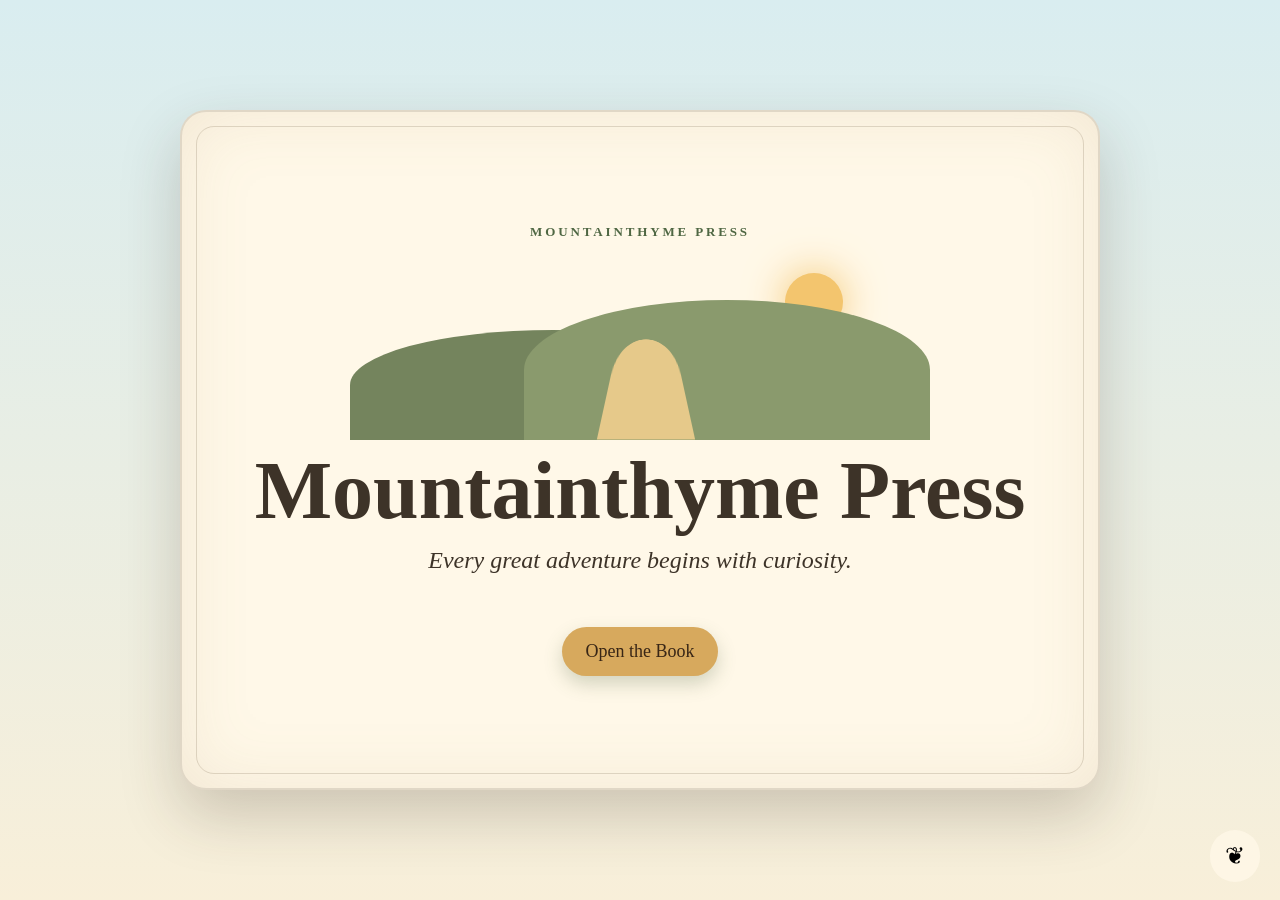
==== index.html @ 70ce6802 "Add files via upload" ====
<!DOCTYPE html>
<html lang="en">
<head>
  <meta charset="UTF-8" />
  <meta name="viewport" content="width=device-width, initial-scale=1.0" />
  <title>Mountainthyme Press</title>
  <link rel="stylesheet" href="style.css" />
</head>
<body>
  <div class="sky"></div>
  <main class="storybook" aria-live="polite">
    <section class="page cover active" data-page="0">
      <div class="badge">Mountainthyme Press</div>
      <div class="illustration hills" aria-hidden="true">
        <span class="sun"></span><span class="hill h1"></span><span class="hill h2"></span><span class="path"></span>
      </div>
      <h1>Mountainthyme Press</h1>
      <p class="tagline">Every great adventure begins with curiosity.</p>
      <button class="turn next">Open the Book</button>
    </section>

    <section class="page" data-page="1">
      <p class="page-number">Page One</p>
      <h2>Welcome, wanderer</h2>
      <p>Mountainthyme Press is a small independent children’s press inspired by wild places, kind hearts, and the little moments that make children stop, wonder, and ask, “What’s over there?”</p>
      <p>Our stories are made for curious children, tired grown-ups, and anyone who still believes adventure can begin in the grass outside the front door.</p>
      <button class="turn next">Turn the Page</button>
    </section>

    <section class="page" data-page="2">
      <p class="page-number">Page Two</p>
      <h2>The Founder</h2>
      <p>Mountainthyme Press began with a longing to slow down, be curious again, and create something that helps children feel the quiet magic of nature, friendship, kindness, and adventure.</p>
      <p>It is rooted in the belief that children need space to explore, imagine, lead, laugh, and discover the world with muddy shoes and open hearts.</p>
      <button class="turn next">Turn the Page</button>
    </section>

    <section class="page" data-page="3">
      <p class="page-number">Page Three</p>
      <h2>Meet Hamish</h2>
      <div class="image-placeholder">Hamish illustration goes here</div>
      <p>Hamish is small, brave, curious, and ready to find adventure in the places others forget to look.</p>
      <button class="turn next">Turn the Page</button>
    </section>

    <section class="page" data-page="4">
      <p class="page-number">Page Four</p>
      <h2>The Wild Haggis</h2>
      <div class="image-placeholder">Wild haggis illustration goes here</div>
      <p>Some say the wild haggis is shy. Some say it is cheeky. Some say it only appears to those who know how to look properly.</p>
      <p>We say… keep your eyes open.</p>
      <button class="turn next">Turn the Page</button>
    </section>

    <section class="page" data-page="5">
      <p class="page-number">Final Page</p>
      <h2>Join the Adventure</h2>
      <p><strong>Hamish and the Wild Haggis</strong> is coming soon.</p>
      <p>For now, follow along as Mountainthyme Press grows from a tiny spark into a whole storybook world.</p>
      <a class="email" href="mailto:hello@mountainthymepress.com">hello@mountainthymepress.com</a>
      <button class="turn restart">Back to the Cover</button>
    </section>
  </main>

  <button class="secret-haggis" aria-label="A tiny hidden haggis">❦</button>
  <script src="script.js"></script>
</body>
</html>
---- style.css ----
:root{
  --paper:#fff8e8; --ink:#3d3328; --thyme:#74845d; --moss:#4f6743; --heather:#9b7a93; --gold:#d7a95d; --shadow:rgba(62,45,31,.22);
}
*{box-sizing:border-box}
body{margin:0;min-height:100vh;font-family: Georgia, 'Times New Roman', serif;color:var(--ink);background:linear-gradient(#d9edf0,#f8efd9);display:flex;align-items:center;justify-content:center;padding:22px;overflow:hidden}
.sky:before,.sky:after{content:'🍃';position:fixed;top:8%;left:-10%;font-size:28px;opacity:.45;animation:drift 18s linear infinite}.sky:after{content:'🦋';top:70%;animation-duration:24s;animation-delay:4s}
@keyframes drift{to{transform:translateX(120vw) rotate(360deg)}}
.storybook{width:min(920px,100%);height:min(680px,88vh);position:relative;perspective:1600px}.page{position:absolute;inset:0;padding:44px 48px;background:var(--paper);border:2px solid rgba(87,68,45,.18);border-radius:26px;box-shadow:0 25px 60px var(--shadow), inset 0 0 70px rgba(157,123,80,.13);display:none;flex-direction:column;justify-content:center;transform-origin:left center}.page:before{content:'';position:absolute;inset:14px;border:1px solid rgba(117,102,74,.22);border-radius:18px;pointer-events:none}.page.active{display:flex;animation:pageIn .62s ease both}.page.leaving{display:flex;animation:pageOut .62s ease both}@keyframes pageIn{from{opacity:.2;transform:rotateY(-18deg) translateX(-12px)}to{opacity:1;transform:rotateY(0)}}@keyframes pageOut{to{opacity:0;transform:rotateY(-70deg)}}
h1{font-size:clamp(42px,8vw,82px);line-height:.95;margin:12px 0;text-align:center}h2{font-size:clamp(34px,6vw,58px);margin:0 0 18px}p{font-size:clamp(18px,2.4vw,24px);line-height:1.55;max-width:760px}.tagline{text-align:center;margin:0 auto 30px;font-style:italic}.badge{text-align:center;text-transform:uppercase;letter-spacing:.22em;font-size:13px;color:var(--moss);font-weight:bold}.page-number{font-size:16px;text-transform:uppercase;letter-spacing:.18em;color:var(--heather);margin:0 0 12px}.turn,.email{align-self:flex-start;margin-top:18px;border:0;background:var(--moss);color:white;padding:14px 24px;border-radius:999px;font-size:18px;font-family:inherit;box-shadow:0 8px 18px rgba(79,103,67,.25);cursor:pointer;text-decoration:none}.cover .turn{align-self:center;background:var(--gold);color:#382616}.turn:hover,.email:hover{transform:translateY(-1px)}
.illustration{height:190px;position:relative;margin:10px auto 0;width:min(580px,90%)}.sun{position:absolute;right:15%;top:12%;width:58px;height:58px;background:#f3c56e;border-radius:50%;box-shadow:0 0 40px #f3c56e}.hill{position:absolute;bottom:0;width:70%;height:110px;background:var(--thyme);border-radius:50% 50% 0 0}.h1{left:0}.h2{right:0;background:#8a9a6d;height:140px}.path{position:absolute;left:45%;bottom:0;width:70px;height:130px;background:#e6c98a;border-radius:50% 50% 0 0;transform:perspective(160px) rotateX(45deg)}.image-placeholder{border:2px dashed rgba(79,103,67,.35);border-radius:20px;background:rgba(116,132,93,.09);padding:36px;text-align:center;font-style:italic;font-size:20px;margin:8px 0 12px}.secret-haggis{position:fixed;right:20px;bottom:18px;border:0;background:rgba(255,248,232,.8);border-radius:999px;padding:12px 15px;font-size:24px;cursor:pointer}.secret-haggis.revealed:after{content:' tiny haggis spotted!';font-size:14px;color:var(--ink)}
@media(max-width:650px){body{padding:12px}.storybook{height:88vh}.page{padding:34px 26px}p{font-size:18px}.illustration{height:135px}.h1{height:80px}.h2{height:100px}}
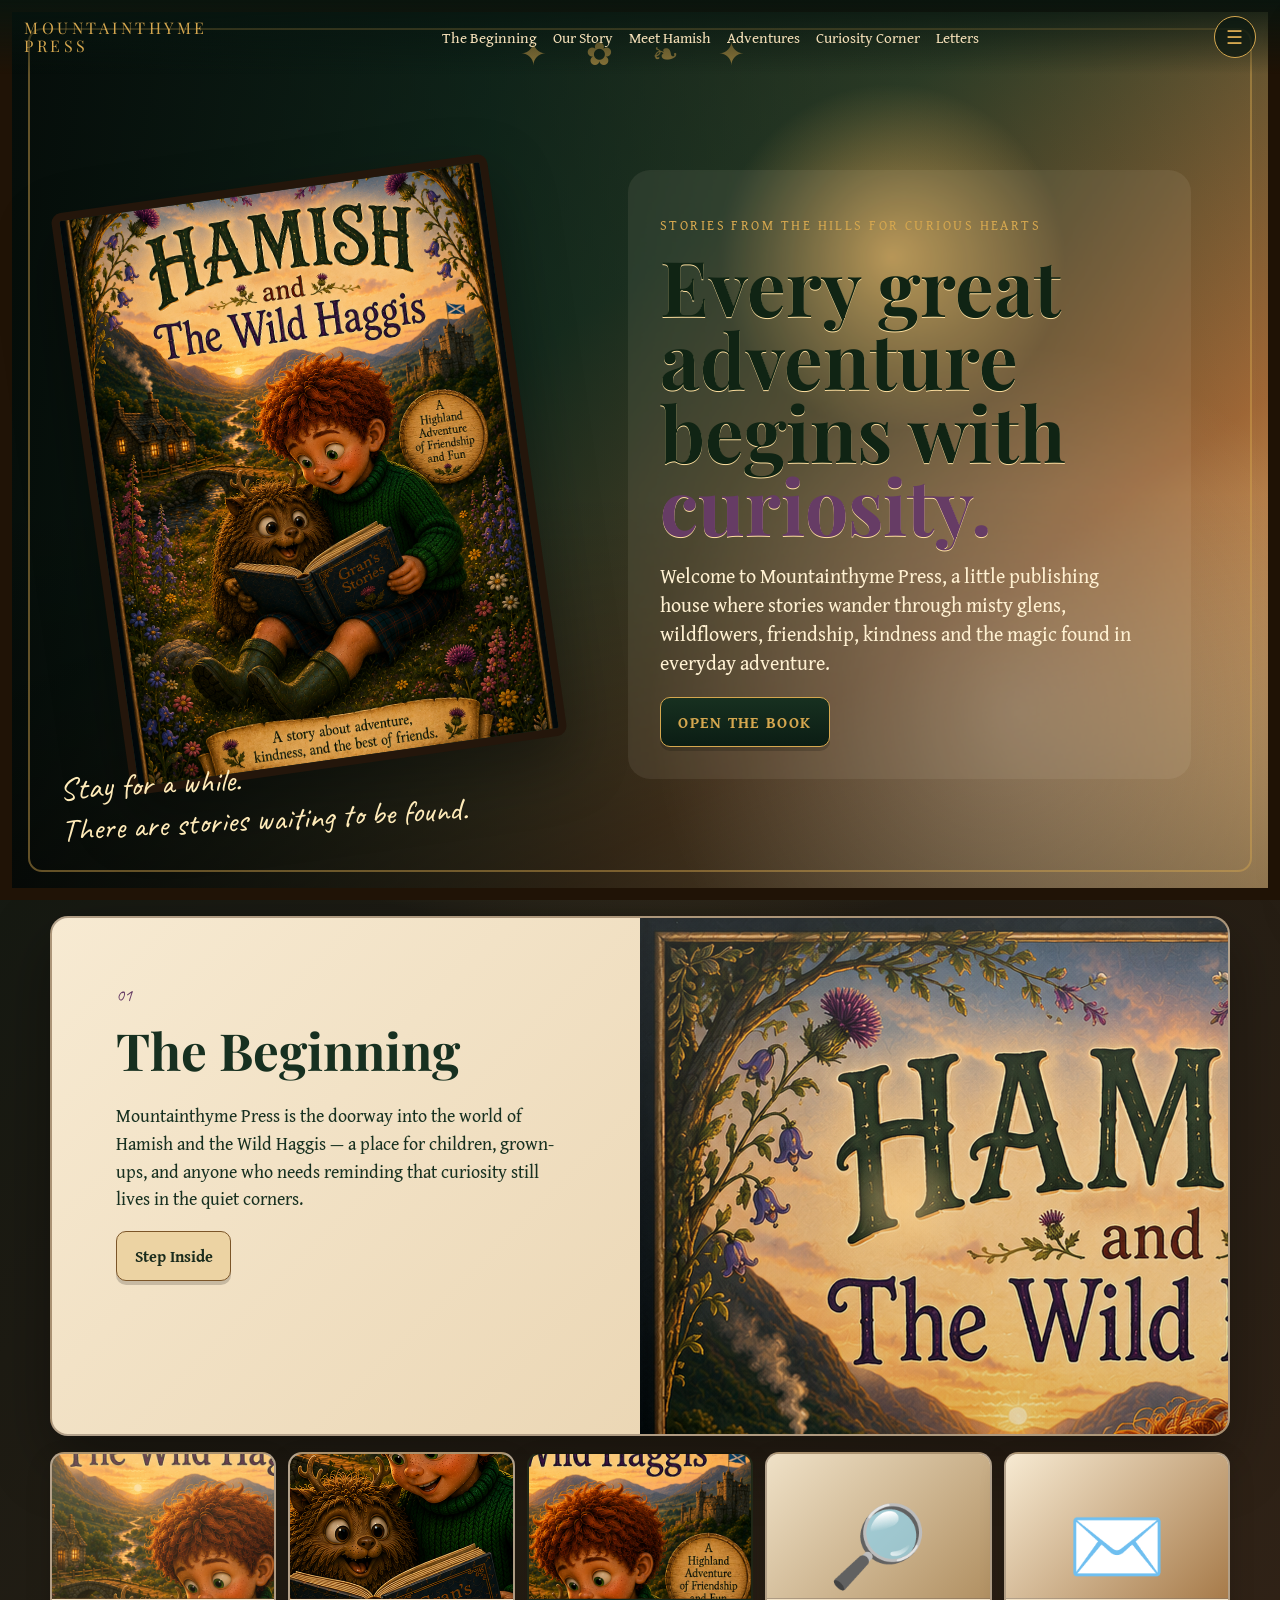
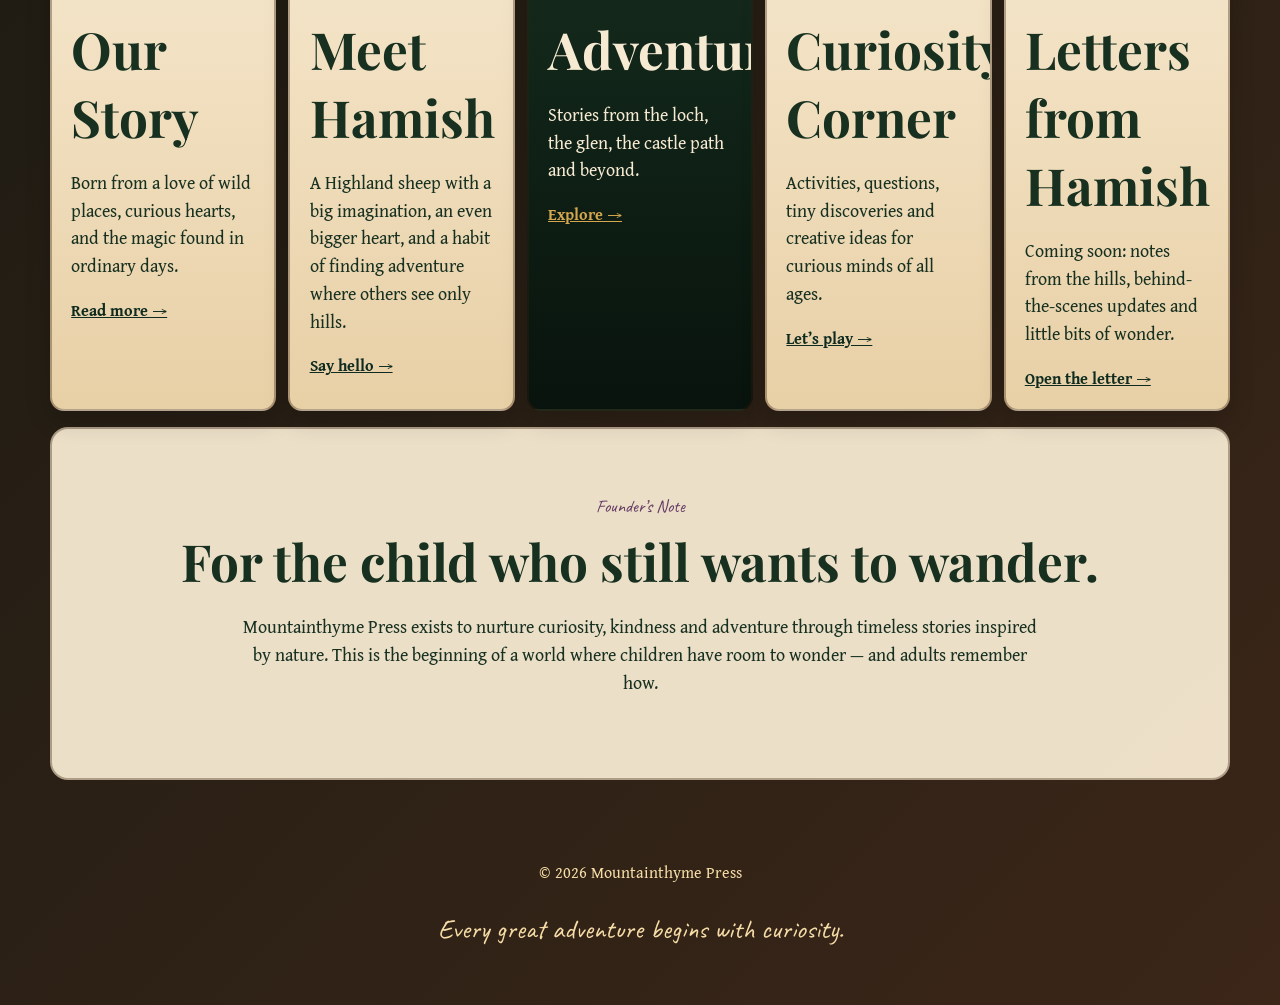
==== commit 9dbf9ae8: "Add files via upload" ====
--- a/index.html
+++ b/index.html
@@ -1,68 +1,119 @@
-<!DOCTYPE html>
+<!doctype html>
 <html lang="en">
 <head>
-  <meta charset="UTF-8" />
-  <meta name="viewport" content="width=device-width, initial-scale=1.0" />
+  <meta charset="utf-8" />
+  <meta name="viewport" content="width=device-width, initial-scale=1" />
   <title>Mountainthyme Press</title>
+  <meta name="description" content="Mountainthyme Press — stories from the hills for curious hearts." />
+  <link rel="preconnect" href="https://fonts.googleapis.com">
+  <link rel="preconnect" href="https://fonts.gstatic.com" crossorigin>
+  <link href="https://fonts.googleapis.com/css2?family=Caveat:wght@500;700&family=Gentium+Book+Plus:ital,wght@0,400;0,700;1,400&family=Playfair+Display:wght@600;700&display=swap" rel="stylesheet">
   <link rel="stylesheet" href="style.css" />
 </head>
 <body>
-  <div class="sky"></div>
-  <main class="storybook" aria-live="polite">
-    <section class="page cover active" data-page="0">
-      <div class="badge">Mountainthyme Press</div>
-      <div class="illustration hills" aria-hidden="true">
-        <span class="sun"></span><span class="hill h1"></span><span class="hill h2"></span><span class="path"></span>
+  <a class="skip-link" href="#beginning">Skip to content</a>
+
+  <header class="topbar" aria-label="Site header">
+    <a class="brand" href="#home" aria-label="Mountainthyme Press home">
+      <span>Mountainthyme</span><span>Press</span>
+    </a>
+    <nav class="desktop-nav" aria-label="Main navigation">
+      <a href="#beginning">The Beginning</a>
+      <a href="#story">Our Story</a>
+      <a href="#hamish">Meet Hamish</a>
+      <a href="#adventures">Adventures</a>
+      <a href="#curiosity">Curiosity Corner</a>
+      <a href="#letters">Letters</a>
+    </nav>
+    <button class="menu-button" aria-expanded="false" aria-controls="menuPanel">☰</button>
+  </header>
+
+  <aside id="menuPanel" class="menu-panel" aria-label="Chapter menu">
+    <button class="close-menu" aria-label="Close menu">×</button>
+    <h2>Chapters</h2>
+    <a href="#beginning"><span>🏡</span><strong>The Beginning</strong><small>Welcome to our world</small></a>
+    <a href="#story"><span>🌿</span><strong>Our Story</strong><small>How it all began</small></a>
+    <a href="#hamish"><span>🐑</span><strong>Meet Hamish</strong><small>A very curious sheep</small></a>
+    <a href="#adventures"><span>⛰️</span><strong>Adventures</strong><small>Stories from the hills</small></a>
+    <a href="#curiosity"><span>🔎</span><strong>Curiosity Corner</strong><small>Activities & little wonders</small></a>
+    <a href="#letters"><span>✉️</span><strong>Letters from Hamish</strong><small>News, notes & stories</small></a>
+  </aside>
+
+  <main id="home">
+    <section class="hero" aria-labelledby="hero-title">
+      <div class="hero-art" aria-hidden="true">
+        <div class="book-cover">
+          <img src="assets/hamish-cover.png" alt="" />
+        </div>
       </div>
-      <h1>Mountainthyme Press</h1>
-      <p class="tagline">Every great adventure begins with curiosity.</p>
-      <button class="turn next">Open the Book</button>
+      <div class="hero-copy">
+        <p class="kicker">Stories from the hills for curious hearts</p>
+        <h1 id="hero-title">Every great adventure begins with <span>curiosity.</span></h1>
+        <p class="intro">Welcome to Mountainthyme Press, a little publishing house where stories wander through misty glens, wildflowers, friendship, kindness and the magic found in everyday adventure.</p>
+        <a class="button primary" href="#beginning">Open the Book</a>
+      </div>
+      <div class="floating-note">Stay for a while.<br>There are stories waiting to be found.</div>
     </section>
 
-    <section class="page" data-page="1">
-      <p class="page-number">Page One</p>
-      <h2>Welcome, wanderer</h2>
-      <p>Mountainthyme Press is a small independent children’s press inspired by wild places, kind hearts, and the little moments that make children stop, wonder, and ask, “What’s over there?”</p>
-      <p>Our stories are made for curious children, tired grown-ups, and anyone who still believes adventure can begin in the grass outside the front door.</p>
-      <button class="turn next">Turn the Page</button>
+    <section id="beginning" class="chapter chapter-wide">
+      <div class="chapter-text">
+        <p class="chapter-number">01</p>
+        <h2>The Beginning</h2>
+        <p>Mountainthyme Press is the doorway into the world of Hamish and the Wild Haggis — a place for children, grown-ups, and anyone who needs reminding that curiosity still lives in the quiet corners.</p>
+        <a class="button" href="#story">Step Inside</a>
+      </div>
+      <div class="illustration-card cottage"></div>
     </section>
 
-    <section class="page" data-page="2">
-      <p class="page-number">Page Two</p>
-      <h2>The Founder</h2>
-      <p>Mountainthyme Press began with a longing to slow down, be curious again, and create something that helps children feel the quiet magic of nature, friendship, kindness, and adventure.</p>
-      <p>It is rooted in the belief that children need space to explore, imagine, lead, laugh, and discover the world with muddy shoes and open hearts.</p>
-      <button class="turn next">Turn the Page</button>
+    <section class="card-grid" aria-label="Website chapters">
+      <article id="story" class="story-card">
+        <div class="mini-illustration hills"></div>
+        <h2>Our Story</h2>
+        <p>Born from a love of wild places, curious hearts, and the magic found in ordinary days.</p>
+        <a href="#hamish">Read more →</a>
+      </article>
+
+      <article id="hamish" class="story-card feature">
+        <div class="mini-illustration sheep"></div>
+        <h2>Meet Hamish</h2>
+        <p>A Highland sheep with a big imagination, an even bigger heart, and a habit of finding adventure where others see only hills.</p>
+        <a href="#adventures">Say hello →</a>
+      </article>
+
+      <article id="adventures" class="story-card dark-card">
+        <div class="mini-illustration castle"></div>
+        <h2>Adventures</h2>
+        <p>Stories from the loch, the glen, the castle path and beyond.</p>
+        <a href="#curiosity">Explore →</a>
+      </article>
+
+      <article id="curiosity" class="story-card">
+        <div class="mini-illustration magnify"></div>
+        <h2>Curiosity Corner</h2>
+        <p>Activities, questions, tiny discoveries and creative ideas for curious minds of all ages.</p>
+        <a href="#letters">Let’s play →</a>
+      </article>
+
+      <article id="letters" class="story-card letter-card">
+        <div class="mini-illustration envelope"></div>
+        <h2>Letters from Hamish</h2>
+        <p>Coming soon: notes from the hills, behind-the-scenes updates and little bits of wonder.</p>
+        <a href="mailto:hello@mountainthymepress.com">Open the letter →</a>
+      </article>
     </section>
 
-    <section class="page" data-page="3">
-      <p class="page-number">Page Three</p>
-      <h2>Meet Hamish</h2>
-      <div class="image-placeholder">Hamish illustration goes here</div>
-      <p>Hamish is small, brave, curious, and ready to find adventure in the places others forget to look.</p>
-      <button class="turn next">Turn the Page</button>
-    </section>
-
-    <section class="page" data-page="4">
-      <p class="page-number">Page Four</p>
-      <h2>The Wild Haggis</h2>
-      <div class="image-placeholder">Wild haggis illustration goes here</div>
-      <p>Some say the wild haggis is shy. Some say it is cheeky. Some say it only appears to those who know how to look properly.</p>
-      <p>We say… keep your eyes open.</p>
-      <button class="turn next">Turn the Page</button>
-    </section>
-
-    <section class="page" data-page="5">
-      <p class="page-number">Final Page</p>
-      <h2>Join the Adventure</h2>
-      <p><strong>Hamish and the Wild Haggis</strong> is coming soon.</p>
-      <p>For now, follow along as Mountainthyme Press grows from a tiny spark into a whole storybook world.</p>
-      <a class="email" href="mailto:hello@mountainthymepress.com">hello@mountainthymepress.com</a>
-      <button class="turn restart">Back to the Cover</button>
+    <section class="founder-note" aria-labelledby="founder-title">
+      <p class="chapter-number">Founder’s Note</p>
+      <h2 id="founder-title">For the child who still wants to wander.</h2>
+      <p>Mountainthyme Press exists to nurture curiosity, kindness and adventure through timeless stories inspired by nature. This is the beginning of a world where children have room to wonder — and adults remember how.</p>
     </section>
   </main>
 
-  <button class="secret-haggis" aria-label="A tiny hidden haggis">❦</button>
+  <footer>
+    <p>© <span id="year"></span> Mountainthyme Press</p>
+    <p class="footer-line">Every great adventure begins with curiosity.</p>
+  </footer>
+
   <script src="script.js"></script>
 </body>
 </html>
--- a/style.css
+++ b/style.css
@@ -1,11 +1,15 @@
 :root{
-  --paper:#fff8e8; --ink:#3d3328; --thyme:#74845d; --moss:#4f6743; --heather:#9b7a93; --gold:#d7a95d; --shadow:rgba(62,45,31,.22);
+  --ink:#173020;
+  --gold:#d5a74f;
+  --deep:#07150f;
+  --pine:#0f2b1f;
+  --heather:#663c65;
+  --parchment:#efe1c7;
+  --paper:#f7ead2;
+  --stone:#746a55;
+  --loch:#23394a;
+  --moss:#6f7847;
+  --shadow:0 24px 60px rgba(0,0,0,.35);
+  --border:rgba(55,31,13,.35);
 }
-*{box-sizing:border-box}
-body{margin:0;min-height:100vh;font-family: Georgia, 'Times New Roman', serif;color:var(--ink);background:linear-gradient(#d9edf0,#f8efd9);display:flex;align-items:center;justify-content:center;padding:22px;overflow:hidden}
-.sky:before,.sky:after{content:'🍃';position:fixed;top:8%;left:-10%;font-size:28px;opacity:.45;animation:drift 18s linear infinite}.sky:after{content:'🦋';top:70%;animation-duration:24s;animation-delay:4s}
-@keyframes drift{to{transform:translateX(120vw) rotate(360deg)}}
-.storybook{width:min(920px,100%);height:min(680px,88vh);position:relative;perspective:1600px}.page{position:absolute;inset:0;padding:44px 48px;background:var(--paper);border:2px solid rgba(87,68,45,.18);border-radius:26px;box-shadow:0 25px 60px var(--shadow), inset 0 0 70px rgba(157,123,80,.13);display:none;flex-direction:column;justify-content:center;transform-origin:left center}.page:before{content:'';position:absolute;inset:14px;border:1px solid rgba(117,102,74,.22);border-radius:18px;pointer-events:none}.page.active{display:flex;animation:pageIn .62s ease both}.page.leaving{display:flex;animation:pageOut .62s ease both}@keyframes pageIn{from{opacity:.2;transform:rotateY(-18deg) translateX(-12px)}to{opacity:1;transform:rotateY(0)}}@keyframes pageOut{to{opacity:0;transform:rotateY(-70deg)}}
-h1{font-size:clamp(42px,8vw,82px);line-height:.95;margin:12px 0;text-align:center}h2{font-size:clamp(34px,6vw,58px);margin:0 0 18px}p{font-size:clamp(18px,2.4vw,24px);line-height:1.55;max-width:760px}.tagline{text-align:center;margin:0 auto 30px;font-style:italic}.badge{text-align:center;text-transform:uppercase;letter-spacing:.22em;font-size:13px;color:var(--moss);font-weight:bold}.page-number{font-size:16px;text-transform:uppercase;letter-spacing:.18em;color:var(--heather);margin:0 0 12px}.turn,.email{align-self:flex-start;margin-top:18px;border:0;background:var(--moss);color:white;padding:14px 24px;border-radius:999px;font-size:18px;font-family:inherit;box-shadow:0 8px 18px rgba(79,103,67,.25);cursor:pointer;text-decoration:none}.cover .turn{align-self:center;background:var(--gold);color:#382616}.turn:hover,.email:hover{transform:translateY(-1px)}
-.illustration{height:190px;position:relative;margin:10px auto 0;width:min(580px,90%)}.sun{position:absolute;right:15%;top:12%;width:58px;height:58px;background:#f3c56e;border-radius:50%;box-shadow:0 0 40px #f3c56e}.hill{position:absolute;bottom:0;width:70%;height:110px;background:var(--thyme);border-radius:50% 50% 0 0}.h1{left:0}.h2{right:0;background:#8a9a6d;height:140px}.path{position:absolute;left:45%;bottom:0;width:70px;height:130px;background:#e6c98a;border-radius:50% 50% 0 0;transform:perspective(160px) rotateX(45deg)}.image-placeholder{border:2px dashed rgba(79,103,67,.35);border-radius:20px;background:rgba(116,132,93,.09);padding:36px;text-align:center;font-style:italic;font-size:20px;margin:8px 0 12px}.secret-haggis{position:fixed;right:20px;bottom:18px;border:0;background:rgba(255,248,232,.8);border-radius:999px;padding:12px 15px;font-size:24px;cursor:pointer}.secret-haggis.revealed:after{content:' tiny haggis spotted!';font-size:14px;color:var(--ink)}
-@media(max-width:650px){body{padding:12px}.storybook{height:88vh}.page{padding:34px 26px}p{font-size:18px}.illustration{height:135px}.h1{height:80px}.h2{height:100px}}
+*{box-sizing:border-box}html{scroll-behavior:smooth}body{margin:0;color:var(--ink);font-family:'Gentium Book Plus', Georgia, serif;background:radial-gradient(circle at 50% 0%, #ffcf7c 0 8%, transparent 35%),linear-gradient(135deg,#07150f,#1d1b13 35%,#3b2618 100%);min-height:100vh}.skip-link{position:absolute;left:-999px;top:1rem;background:white;padding:.7rem;z-index:99}.skip-link:focus{left:1rem}.topbar{position:fixed;top:0;left:0;right:0;z-index:20;display:flex;align-items:center;justify-content:space-between;padding:1rem 1.5rem;background:linear-gradient(to bottom,rgba(7,21,15,.88),rgba(7,21,15,.45),transparent);color:var(--gold)}.brand{font-family:'Playfair Display',serif;text-transform:uppercase;letter-spacing:.22em;color:var(--gold);text-decoration:none;line-height:1.1}.brand span{display:block}.desktop-nav{display:flex;gap:1rem;flex-wrap:wrap}.desktop-nav a{color:#f4dfb8;text-decoration:none;font-size:.95rem}.desktop-nav a:hover{color:var(--gold)}.menu-button,.close-menu{border:1px solid var(--gold);background:rgba(7,21,15,.7);color:var(--gold);border-radius:999px;width:42px;height:42px;font-size:1.2rem;cursor:pointer}.menu-panel{position:fixed;right:1rem;top:1rem;bottom:1rem;width:min(390px,calc(100vw - 2rem));z-index:50;background:linear-gradient(#f8edd6,#e6d3ae);border:3px solid #5d3b1c;border-radius:16px;box-shadow:var(--shadow);padding:1.5rem;transform:translateX(115%);transition:.35s ease}.menu-panel.open{transform:translateX(0)}.menu-panel h2{text-align:center;text-transform:uppercase;letter-spacing:.12em}.menu-panel a{display:grid;grid-template-columns:42px 1fr 20px;gap:.6rem;color:var(--ink);text-decoration:none;border-top:1px solid var(--border);padding:1rem 0}.menu-panel a::after{content:'›';font-size:1.7rem}.menu-panel span{font-size:1.45rem}.menu-panel small,.menu-panel strong{display:block}.close-menu{float:right;color:var(--ink);background:transparent;border-color:var(--border)}main{overflow:hidden}.hero{min-height:100vh;display:grid;grid-template-columns:minmax(280px,46%) 1fr;align-items:center;gap:2rem;padding:7rem 6vw 4rem;position:relative;border:12px solid #201306;background:linear-gradient(90deg,rgba(5,12,9,.9),rgba(13,33,24,.55) 38%,rgba(255,190,104,.18)),radial-gradient(circle at 70% 28%,rgba(255,196,102,.9),transparent 16%),linear-gradient(145deg,#0a1711 0%,#173020 40%,#8c552c 72%,#ffd18c 100%)}.hero:before{content:'';position:absolute;inset:0;background:radial-gradient(circle at 80% 80%,rgba(255,255,255,.2),transparent 30%),linear-gradient(to top,rgba(0,0,0,.45),transparent 45%);pointer-events:none}.hero:after{content:'✦  ✿  ❧  ✦';position:absolute;inset:1rem;border:2px solid rgba(213,167,79,.45);border-radius:14px;color:rgba(213,167,79,.65);font-size:2rem;letter-spacing:1rem;text-align:center;pointer-events:none}.hero-art,.hero-copy,.floating-note{position:relative;z-index:2}.book-cover{width:min(440px,90vw);aspect-ratio:3/4;border-radius:10px;box-shadow:var(--shadow);transform:rotate(-8deg);overflow:hidden;border:8px solid #24160b;background:#12251b}.book-cover img{width:100%;height:100%;object-fit:cover}.hero-copy{max-width:620px;background:rgba(247,234,210,.08);backdrop-filter:blur(1px);padding:2rem;border-radius:22px}.kicker{text-transform:uppercase;letter-spacing:.18em;color:var(--gold);font-size:.85rem}.hero h1{font-family:'Playfair Display',serif;font-size:clamp(2.8rem,6vw,6rem);line-height:.95;margin:.4rem 0 1rem;color:#102414;text-shadow:0 1px 0 #ffe0a0}.hero h1 span{color:var(--heather)}.intro{font-size:1.25rem;color:#fff1d2;max-width:48ch}.button{display:inline-block;text-decoration:none;border:1px solid #7b5528;background:#ecd3a3;color:#1a2b1c;padding:.75rem 1.1rem;border-radius:10px;box-shadow:0 4px 0 rgba(0,0,0,.18);font-weight:700}.button.primary{background:linear-gradient(#173020,#0b1d14);color:var(--gold);border-color:var(--gold);text-transform:uppercase;letter-spacing:.08em}.floating-note{position:absolute;left:3rem;bottom:3rem;color:#ffebb9;font-family:'Caveat',cursive;font-size:2rem;transform:rotate(-3deg)}.chapter,.card-grid,.founder-note{width:min(1180px,calc(100% - 2rem));margin:1rem auto}.chapter-wide{display:grid;grid-template-columns:1fr 1fr;gap:0;min-height:520px;background:linear-gradient(135deg,var(--paper),#e5cda6);border:2px solid var(--border);border-radius:18px;overflow:hidden;box-shadow:var(--shadow)}.chapter-text{padding:4rem}.chapter-number{font-family:'Caveat',cursive;font-size:1.7rem;color:var(--heather);margin:0}.chapter h2,.story-card h2,.founder-note h2{font-family:'Playfair Display',serif;font-size:clamp(2rem,4vw,3.6rem);margin:.4rem 0}.chapter p,.story-card p,.founder-note p{font-size:1.12rem;line-height:1.55}.illustration-card,.mini-illustration{background-size:cover;background-position:center}.cottage{background:radial-gradient(circle at 45% 55%,rgba(255,207,124,.6),transparent 14%),linear-gradient(to bottom,rgba(255,255,255,.15),rgba(0,0,0,.1)),url('assets/hamish-cover.png');filter:saturate(.9);}.card-grid{display:grid;grid-template-columns:repeat(5,1fr);gap:.75rem}.story-card{min-height:360px;background:linear-gradient(#f7ead2,#e8d0a6);border:2px solid var(--border);border-radius:14px;overflow:hidden;padding:1.2rem;box-shadow:0 10px 24px rgba(0,0,0,.18);position:relative}.story-card a{color:var(--pine);font-weight:700}.mini-illustration{height:145px;margin:-1.2rem -1.2rem 1rem;border-bottom:1px solid var(--border)}.hills{background:linear-gradient(160deg,rgba(255,216,148,.35),transparent),url('assets/hamish-cover.png');background-position:35% 35%;background-size:190%}.sheep{background:url('assets/hamish-cover.png');background-position:51% 58%;background-size:240%}.castle{background:url('assets/hamish-cover.png');background-position:85% 35%;background-size:185%}.magnify{background:linear-gradient(135deg,#efe1c7,#b19062)}.magnify:after{content:'🔎';font-size:5rem;display:block;text-align:center;padding-top:2rem}.envelope{background:linear-gradient(135deg,#f7ead2,#a77b4a)}.envelope:after{content:'✉️';font-size:5rem;display:block;text-align:center;padding-top:2rem}.dark-card{background:linear-gradient(#173020,#08130d);color:#f7ead2}.dark-card a{color:var(--gold)}.founder-note{background:rgba(247,234,210,.95);border:2px solid var(--border);border-radius:18px;padding:4rem;text-align:center;margin-bottom:2rem}.founder-note p{max-width:800px;margin-inline:auto}footer{text-align:center;color:#f6dda7;padding:2rem}.footer-line{font-family:'Caveat',cursive;font-size:1.7rem}@media (max-width:900px){.desktop-nav{display:none}.hero{grid-template-columns:1fr;text-align:center;padding-top:6rem}.book-cover{margin:auto;width:min(300px,78vw)}.floating-note{position:relative;left:auto;bottom:auto;margin-top:1rem}.chapter-wide{grid-template-columns:1fr}.illustration-card{min-height:320px}.card-grid{grid-template-columns:1fr}.story-card{min-height:unset}.topbar{padding:.8rem}.brand{font-size:.75rem}.hero h1{font-size:3rem}.chapter-text,.founder-note{padding:2rem}}
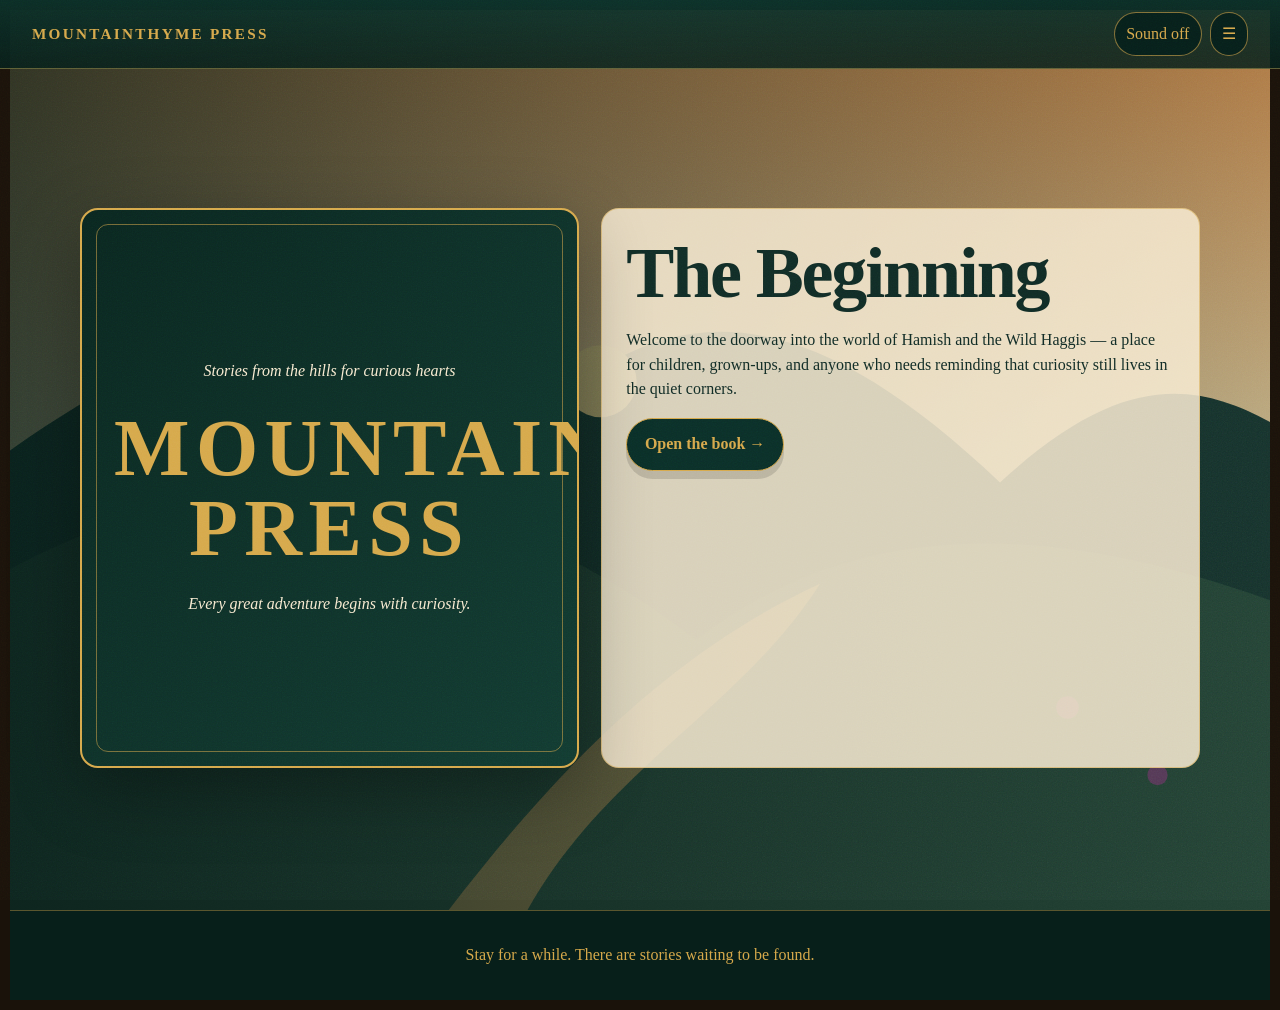
==== commit 37de0ad4: "Add files via upload" ====
--- a/index.html
+++ b/index.html
@@ -1,119 +1 @@
-<!doctype html>
-<html lang="en">
-<head>
-  <meta charset="utf-8" />
-  <meta name="viewport" content="width=device-width, initial-scale=1" />
-  <title>Mountainthyme Press</title>
-  <meta name="description" content="Mountainthyme Press — stories from the hills for curious hearts." />
-  <link rel="preconnect" href="https://fonts.googleapis.com">
-  <link rel="preconnect" href="https://fonts.gstatic.com" crossorigin>
-  <link href="https://fonts.googleapis.com/css2?family=Caveat:wght@500;700&family=Gentium+Book+Plus:ital,wght@0,400;0,700;1,400&family=Playfair+Display:wght@600;700&display=swap" rel="stylesheet">
-  <link rel="stylesheet" href="style.css" />
-</head>
-<body>
-  <a class="skip-link" href="#beginning">Skip to content</a>
-
-  <header class="topbar" aria-label="Site header">
-    <a class="brand" href="#home" aria-label="Mountainthyme Press home">
-      <span>Mountainthyme</span><span>Press</span>
-    </a>
-    <nav class="desktop-nav" aria-label="Main navigation">
-      <a href="#beginning">The Beginning</a>
-      <a href="#story">Our Story</a>
-      <a href="#hamish">Meet Hamish</a>
-      <a href="#adventures">Adventures</a>
-      <a href="#curiosity">Curiosity Corner</a>
-      <a href="#letters">Letters</a>
-    </nav>
-    <button class="menu-button" aria-expanded="false" aria-controls="menuPanel">☰</button>
-  </header>
-
-  <aside id="menuPanel" class="menu-panel" aria-label="Chapter menu">
-    <button class="close-menu" aria-label="Close menu">×</button>
-    <h2>Chapters</h2>
-    <a href="#beginning"><span>🏡</span><strong>The Beginning</strong><small>Welcome to our world</small></a>
-    <a href="#story"><span>🌿</span><strong>Our Story</strong><small>How it all began</small></a>
-    <a href="#hamish"><span>🐑</span><strong>Meet Hamish</strong><small>A very curious sheep</small></a>
-    <a href="#adventures"><span>⛰️</span><strong>Adventures</strong><small>Stories from the hills</small></a>
-    <a href="#curiosity"><span>🔎</span><strong>Curiosity Corner</strong><small>Activities & little wonders</small></a>
-    <a href="#letters"><span>✉️</span><strong>Letters from Hamish</strong><small>News, notes & stories</small></a>
-  </aside>
-
-  <main id="home">
-    <section class="hero" aria-labelledby="hero-title">
-      <div class="hero-art" aria-hidden="true">
-        <div class="book-cover">
-          <img src="assets/hamish-cover.png" alt="" />
-        </div>
-      </div>
-      <div class="hero-copy">
-        <p class="kicker">Stories from the hills for curious hearts</p>
-        <h1 id="hero-title">Every great adventure begins with <span>curiosity.</span></h1>
-        <p class="intro">Welcome to Mountainthyme Press, a little publishing house where stories wander through misty glens, wildflowers, friendship, kindness and the magic found in everyday adventure.</p>
-        <a class="button primary" href="#beginning">Open the Book</a>
-      </div>
-      <div class="floating-note">Stay for a while.<br>There are stories waiting to be found.</div>
-    </section>
-
-    <section id="beginning" class="chapter chapter-wide">
-      <div class="chapter-text">
-        <p class="chapter-number">01</p>
-        <h2>The Beginning</h2>
-        <p>Mountainthyme Press is the doorway into the world of Hamish and the Wild Haggis — a place for children, grown-ups, and anyone who needs reminding that curiosity still lives in the quiet corners.</p>
-        <a class="button" href="#story">Step Inside</a>
-      </div>
-      <div class="illustration-card cottage"></div>
-    </section>
-
-    <section class="card-grid" aria-label="Website chapters">
-      <article id="story" class="story-card">
-        <div class="mini-illustration hills"></div>
-        <h2>Our Story</h2>
-        <p>Born from a love of wild places, curious hearts, and the magic found in ordinary days.</p>
-        <a href="#hamish">Read more →</a>
-      </article>
-
-      <article id="hamish" class="story-card feature">
-        <div class="mini-illustration sheep"></div>
-        <h2>Meet Hamish</h2>
-        <p>A Highland sheep with a big imagination, an even bigger heart, and a habit of finding adventure where others see only hills.</p>
-        <a href="#adventures">Say hello →</a>
-      </article>
-
-      <article id="adventures" class="story-card dark-card">
-        <div class="mini-illustration castle"></div>
-        <h2>Adventures</h2>
-        <p>Stories from the loch, the glen, the castle path and beyond.</p>
-        <a href="#curiosity">Explore →</a>
-      </article>
-
-      <article id="curiosity" class="story-card">
-        <div class="mini-illustration magnify"></div>
-        <h2>Curiosity Corner</h2>
-        <p>Activities, questions, tiny discoveries and creative ideas for curious minds of all ages.</p>
-        <a href="#letters">Let’s play →</a>
-      </article>
-
-      <article id="letters" class="story-card letter-card">
-        <div class="mini-illustration envelope"></div>
-        <h2>Letters from Hamish</h2>
-        <p>Coming soon: notes from the hills, behind-the-scenes updates and little bits of wonder.</p>
-        <a href="mailto:hello@mountainthymepress.com">Open the letter →</a>
-      </article>
-    </section>
-
-    <section class="founder-note" aria-labelledby="founder-title">
-      <p class="chapter-number">Founder’s Note</p>
-      <h2 id="founder-title">For the child who still wants to wander.</h2>
-      <p>Mountainthyme Press exists to nurture curiosity, kindness and adventure through timeless stories inspired by nature. This is the beginning of a world where children have room to wonder — and adults remember how.</p>
-    </section>
-  </main>
-
-  <footer>
-    <p>© <span id="year"></span> Mountainthyme Press</p>
-    <p class="footer-line">Every great adventure begins with curiosity.</p>
-  </footer>
-
-  <script src="script.js"></script>
-</body>
-</html>
+<!doctype html><html lang="en"><head><meta charset="utf-8"><meta name="viewport" content="width=device-width, initial-scale=1"><title>Mountainthyme Press</title><link rel="stylesheet" href="css/styles.css"></head><body><a class="skip" href="#main">Skip to content</a><div class="site-frame"><header class="topbar"><a class="brand" href="index.html">Mountainthyme Press</a><div class="controls"><button class="sound-toggle" type="button">Sound off</button><button class="nav-toggle" type="button" aria-label="Open chapters">☰</button></div></header><nav class="chapter-drawer" aria-label="Chapters"><h2>Chapters</h2><a href="index.html"><span><strong>The Beginning</strong><small>Welcome to our world</small></span><span>›</span></a><a href="our-story.html"><span><strong>Our Story</strong><small>How it all began</small></span><span>›</span></a><a href="meet-hamish.html"><span><strong>Meet Hamish</strong><small>A very curious sheep</small></span><span>›</span></a><a href="adventures.html"><span><strong>Adventures</strong><small>Stories from the hills</small></span><span>›</span></a><a href="curiosity-corner.html"><span><strong>Curiosity Corner</strong><small>Activities & fun things</small></span><span>›</span></a><a href="letters.html"><span><strong>Letters from Hamish</strong><small>News, notes & stories</small></span><span>›</span></a><a href="founder.html"><span><strong>The Founder</strong><small>The heart behind the press</small></span><span>›</span></a></nav><audio id="ambience" src="assets/audio/highland-ambience.mp3" loop></audio><main id="main"><section class="hero"><div class="hero-inner"><div class="book-cover"><p>Stories from the hills for curious hearts</p><h1>Mountainthyme<br>Press</h1><p>Every great adventure begins with curiosity.</p></div><div class="hero-copy"><h2>The Beginning</h2><p>Welcome to the doorway into the world of Hamish and the Wild Haggis — a place for children, grown-ups, and anyone who needs reminding that curiosity still lives in the quiet corners.</p><p><a class="button" href="our-story.html">Open the book →</a></p></div></div></section></main><footer class="footer">Stay for a while. There are stories waiting to be found.</footer></div><script src="js/script.js"></script></body></html>
--- a/css/styles.css
+++ b/css/styles.css
@@ -0,0 +1,7 @@
+:root{
+  --pine:#0b2f28; --pine2:#071f1a; --gold:#d6a94b; --parchment:#f0d9ad; --paper:#f7ebd1; --ink:#102b25; --heather:#6e3f71; --moss:#718153; --loch:#263f52; --earth:#7a5736; --shadow:0 22px 70px rgba(0,0,0,.32);
+}
+*{box-sizing:border-box} html{scroll-behavior:smooth} body{margin:0;font-family:Georgia,'Times New Roman',serif;color:var(--ink);background:var(--pine2);line-height:1.55} body:before{content:"";position:fixed;inset:0;pointer-events:none;background:radial-gradient(circle at top,#ffffff10,transparent 40%),url('data:image/svg+xml;utf8,<svg xmlns="http://www.w3.org/2000/svg" width="160" height="160"><filter id="n"><feTurbulence type="fractalNoise" baseFrequency=".8" numOctaves="4"/></filter><rect width="160" height="160" filter="url(%23n)" opacity=".22"/></svg>');mix-blend-mode:soft-light;z-index:99}.site-frame{min-height:100vh;border:10px solid #1a120a;box-shadow:inset 0 0 0 2px var(--gold)}
+a{color:inherit}.skip{position:absolute;left:-999px}.skip:focus{left:1rem;top:1rem;background:var(--paper);padding:.5rem;z-index:999}.topbar{position:fixed;z-index:50;top:0;left:0;right:0;display:flex;align-items:center;justify-content:space-between;padding:.75rem 1rem;background:linear-gradient(#0b2f28ee,#071f1add);color:var(--paper);border-bottom:1px solid #d6a94b66}.brand{font-weight:bold;letter-spacing:.15em;text-transform:uppercase;font-size:.95rem;text-decoration:none;color:var(--gold)}.nav-toggle,.sound-toggle{border:1px solid #d6a94b99;background:#071f1a;color:var(--gold);border-radius:999px;padding:.55rem .7rem;font:inherit}.controls{display:flex;gap:.5rem}.chapter-drawer{position:fixed;z-index:49;top:3.6rem;right:1rem;width:min(90vw,340px);background:var(--paper);border:2px solid #8b6b38;border-radius:18px;padding:1rem;box-shadow:var(--shadow);transform:translateY(-1rem);opacity:0;pointer-events:none;transition:.25s}.chapter-drawer.open{transform:translateY(0);opacity:1;pointer-events:auto}.chapter-drawer h2{text-align:center;margin:.25rem 0 1rem;letter-spacing:.12em}.chapter-drawer a{display:flex;justify-content:space-between;gap:1rem;text-decoration:none;padding:.8rem .6rem;border-bottom:1px solid #8b6b3844}.chapter-drawer small{display:block;color:#63492d}.hero{min-height:100svh;padding:5.5rem 1rem 2rem;display:grid;align-items:center;background-image:linear-gradient(90deg,#061b17cc,#061b1733),url('../assets/illustrations/highland-valley.svg');background-size:cover;background-position:center}.hero-inner{max-width:1120px;margin:auto;display:grid;gap:1.4rem}.book-cover{background:linear-gradient(135deg,#0a261f,#123b31);color:var(--gold);border:2px solid #d6a94b;border-radius:18px;box-shadow:var(--shadow);padding:2rem;min-height:370px;display:flex;flex-direction:column;justify-content:center;text-align:center;position:relative;overflow:hidden}.book-cover:before{content:"";position:absolute;inset:14px;border:1px solid #d6a94b88;border-radius:12px}.book-cover h1{font-size:clamp(2.2rem,10vw,5rem);line-height:1;margin:.5rem 0;letter-spacing:.08em;text-transform:uppercase}.book-cover p{font-style:italic;color:var(--paper)}.hero-copy{background:#f7ebd1dd;padding:1.5rem;border-radius:18px;border:1px solid #d6a94b88}.hero-copy h2{font-size:clamp(2rem,8vw,4.5rem);line-height:1.05;margin:.2rem 0 1rem}.button{display:inline-block;text-decoration:none;background:var(--pine);color:var(--gold);border:1px solid var(--gold);padding:.8rem 1.1rem;border-radius:999px;font-weight:bold;box-shadow:0 8px 0 #00000022}.spread{min-height:100svh;padding:5.5rem 1rem 2rem;display:grid;align-items:center;background:linear-gradient(90deg,var(--paper),#ead2a0)}.spread.alt{background:linear-gradient(90deg,#0b2f28,#123b31);color:var(--paper)}.spread-inner{width:min(1120px,100%);margin:auto;background:var(--paper);color:var(--ink);border:2px solid #8b6b38;border-radius:22px;box-shadow:var(--shadow);overflow:hidden;display:grid}.alt .spread-inner{background:#102b25;color:var(--paper)}.chapter-text{padding:clamp(1.4rem,5vw,4rem)}.eyebrow{color:var(--heather);font-style:italic;letter-spacing:.18em}.alt .eyebrow{color:var(--gold)}h1,h2{font-weight:700;letter-spacing:-.03em} .chapter-text h1,.chapter-text h2{font-size:clamp(2.3rem,10vw,5.4rem);line-height:.95;margin:.3rem 0 1.2rem;color:var(--pine)}.alt .chapter-text h1,.alt .chapter-text h2{color:var(--gold)}.chapter-text p{font-size:clamp(1.05rem,2.8vw,1.35rem);max-width:34rem}.illustration{min-height:360px;background-size:cover;background-position:center;border-top:2px solid #8b6b38}.hamish{background-image:url('../assets/illustrations/hamish-placeholder.svg')}.valley{background-image:url('../assets/illustrations/highland-valley.svg')}.desk{background-image:url('../assets/illustrations/curiosity-desk.svg')}.footer{background:#071f1a;color:var(--gold);text-align:center;padding:2rem 1rem;border-top:1px solid #d6a94b66}.page-list{display:grid;gap:1rem}.letter-box input,.letter-box textarea{width:100%;padding:.85rem;border-radius:10px;border:1px solid #8b6b38;background:#fff8e8;font:inherit;margin:.35rem 0}.note{font-size:.9rem;opacity:.8}.founder-quote{font-size:1.4rem!important;font-style:italic;border-left:4px solid var(--gold);padding-left:1rem}
+@media(min-width:760px){.hero-inner{grid-template-columns:1fr 1.2fr}.spread-inner{grid-template-columns:1fr 1fr}.illustration{min-height:620px;border-top:0;border-left:2px solid #8b6b38}.chapter-drawer{right:1.5rem}.hero{padding-inline:2rem}.spread{padding-inline:2rem}.book-cover{min-height:560px}.topbar{padding-inline:2rem}}
+@media(prefers-reduced-motion:no-preference){.book-cover,.spread-inner{animation:rise .7s ease both}@keyframes rise{from{opacity:0;transform:translateY(18px)}to{opacity:1;transform:none}}.leaf{position:fixed;z-index:2;top:-40px;color:#d6a94b88;animation:fall 16s linear infinite;pointer-events:none}@keyframes fall{to{transform:translateY(110vh) rotate(360deg)}}}
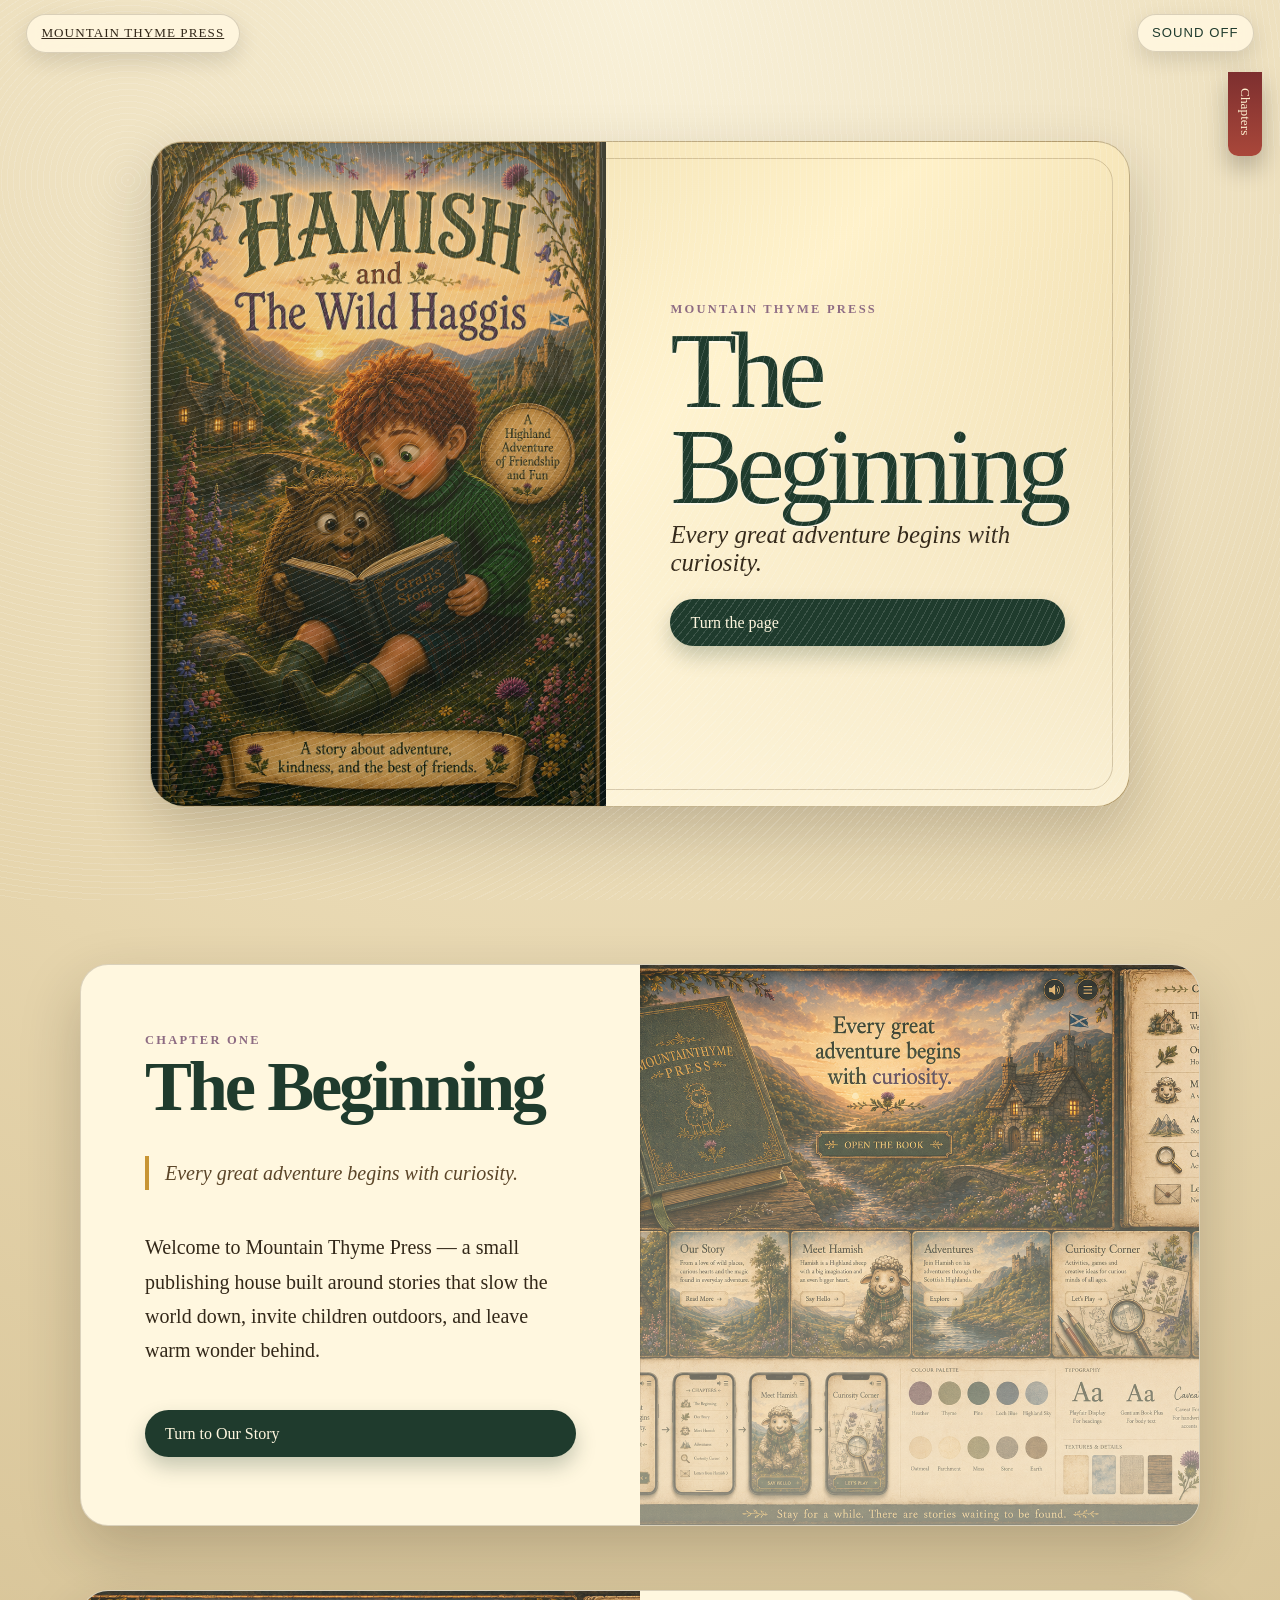
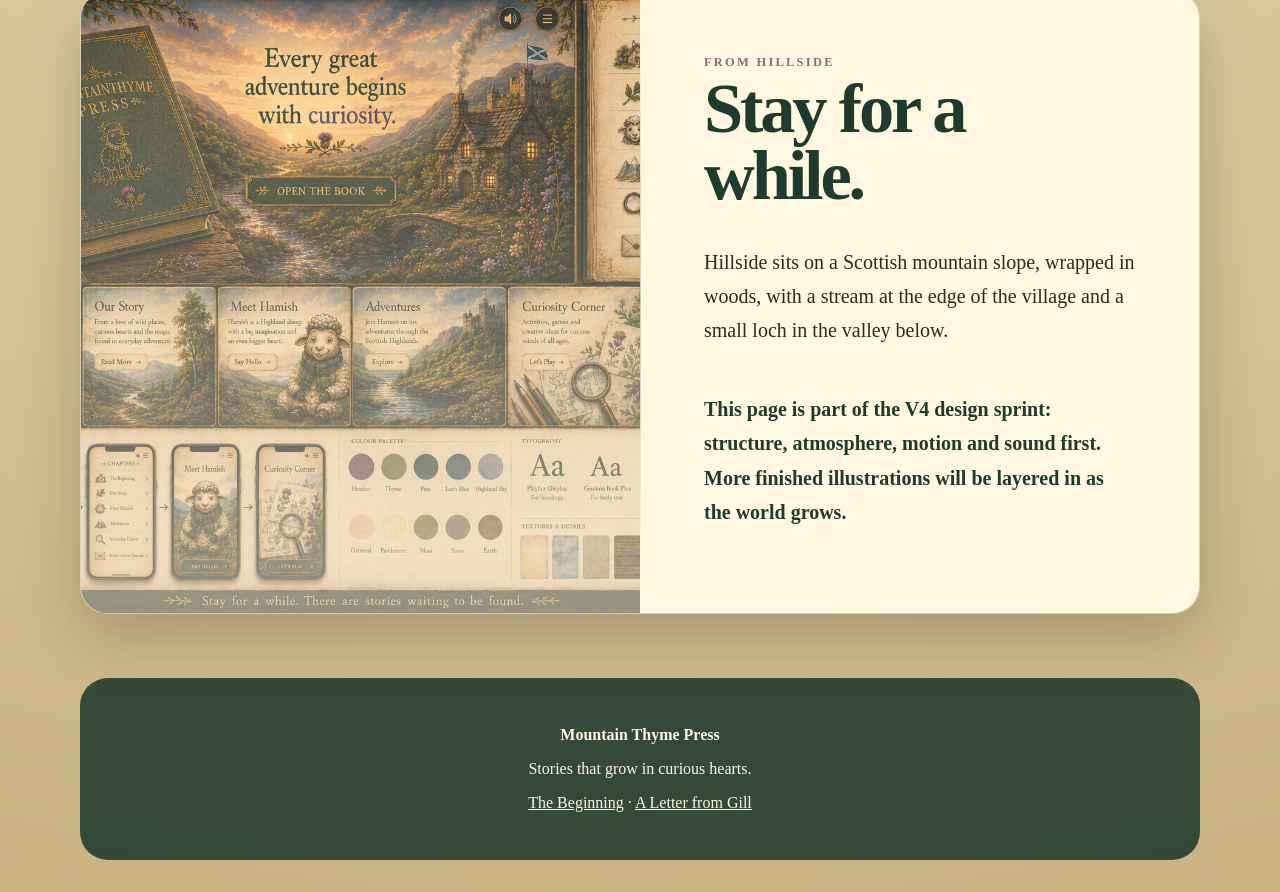
==== commit c4fc1bbe: "Add files via upload" ====
--- a/index.html
+++ b/index.html
@@ -1 +1,18 @@
-<!doctype html><html lang="en"><head><meta charset="utf-8"><meta name="viewport" content="width=device-width, initial-scale=1"><title>Mountainthyme Press</title><link rel="stylesheet" href="css/styles.css"></head><body><a class="skip" href="#main">Skip to content</a><div class="site-frame"><header class="topbar"><a class="brand" href="index.html">Mountainthyme Press</a><div class="controls"><button class="sound-toggle" type="button">Sound off</button><button class="nav-toggle" type="button" aria-label="Open chapters">☰</button></div></header><nav class="chapter-drawer" aria-label="Chapters"><h2>Chapters</h2><a href="index.html"><span><strong>The Beginning</strong><small>Welcome to our world</small></span><span>›</span></a><a href="our-story.html"><span><strong>Our Story</strong><small>How it all began</small></span><span>›</span></a><a href="meet-hamish.html"><span><strong>Meet Hamish</strong><small>A very curious sheep</small></span><span>›</span></a><a href="adventures.html"><span><strong>Adventures</strong><small>Stories from the hills</small></span><span>›</span></a><a href="curiosity-corner.html"><span><strong>Curiosity Corner</strong><small>Activities & fun things</small></span><span>›</span></a><a href="letters.html"><span><strong>Letters from Hamish</strong><small>News, notes & stories</small></span><span>›</span></a><a href="founder.html"><span><strong>The Founder</strong><small>The heart behind the press</small></span><span>›</span></a></nav><audio id="ambience" src="assets/audio/highland-ambience.mp3" loop></audio><main id="main"><section class="hero"><div class="hero-inner"><div class="book-cover"><p>Stories from the hills for curious hearts</p><h1>Mountainthyme<br>Press</h1><p>Every great adventure begins with curiosity.</p></div><div class="hero-copy"><h2>The Beginning</h2><p>Welcome to the doorway into the world of Hamish and the Wild Haggis — a place for children, grown-ups, and anyone who needs reminding that curiosity still lives in the quiet corners.</p><p><a class="button" href="our-story.html">Open the book →</a></p></div></div></section></main><footer class="footer">Stay for a while. There are stories waiting to be found.</footer></div><script src="js/script.js"></script></body></html>+<!doctype html><html lang="en"><head><meta charset="utf-8"><meta name="viewport" content="width=device-width,initial-scale=1"><title>The Beginning | Mountain Thyme Press</title><meta name="description" content="Mountain Thyme Press — stories that grow in curious hearts."><link rel="stylesheet" href="css/styles.css"></head><body>
+<div class="grain"></div><div class="motion-cloud"></div><div class="leaf" style="left:8%"></div><div class="leaf"></div><div class="leaf"></div><div class="leaf"></div>
+<header class="topbar"><a class="brand-pill" href="index.html">Mountain Thyme Press</a><button class="sound" data-sound>Sound off</button></header>
+<nav class="bookmark" aria-label="Chapters"><button data-menu>Chapters</button><div class="chapter-menu" data-chapter-menu><a href="index.html"><small>Chapter</small><br>The Beginning</a><a href="our-story.html"><small>Chapter</small><br>Our Story</a><a href="meet-hamish.html"><small>Chapter</small><br>Meet Hamish</a><a href="adventures.html"><small>Chapter</small><br>Adventures</a><a href="curiosity-corner.html"><small>Chapter</small><br>Curiosity Corner</a><a href="letters.html"><small>Chapter</small><br>Letters from Hamish</a><a href="founder.html"><small>Chapter</small><br>A Letter from Gill</a></div></nav>
+<main class="cover" id="top">
+      <section class="book" aria-label="Mountain Thyme Press opening book">
+        <div class="cover-art"></div>
+        <div class="cover-copy">
+          <div class="eyebrow">Mountain Thyme Press</div>
+          <div class="title">The Beginning</div>
+          <p class="subtitle">Every great adventure begins with curiosity.</p>
+          <a class="button" href="#chapter">Turn the page</a>
+        </div>
+      </section>
+    </main>
+<section class="spread" id="chapter"><div class="page"><div class="eyebrow">Chapter One</div><h1>The Beginning</h1><p class="quote">Every great adventure begins with curiosity.</p><p>Welcome to Mountain Thyme Press — a small publishing house built around stories that slow the world down, invite children outdoors, and leave warm wonder behind.</p><a class="button" href="our-story.html">Turn to Our Story</a></div><div class="page illustration" role="img" aria-label="Storybook illustration in the Mountain Thyme Press style"></div></section>
+<section class="spread"><div class="page illustration" role="img" aria-label="Hillside illustration"></div><div class="page"><div class="eyebrow">From Hillside</div><h2>Stay for a while.</h2><p>Hillside sits on a Scottish mountain slope, wrapped in woods, with a stream at the edge of the village and a small loch in the valley below.</p><p class="next">This page is part of the V4 design sprint: structure, atmosphere, motion and sound first. More finished illustrations will be layered in as the world grows.</p></div></section>
+<footer class="footer"><p><strong>Mountain Thyme Press</strong></p><p>Stories that grow in curious hearts.</p><p><a href="index.html">The Beginning</a> · <a href="founder.html">A Letter from Gill</a></p></footer><script src="js/script.js"></script></body></html>
--- a/css/styles.css
+++ b/css/styles.css
@@ -1,7 +1,13 @@
 :root{
-  --pine:#0b2f28; --pine2:#071f1a; --gold:#d6a94b; --parchment:#f0d9ad; --paper:#f7ebd1; --ink:#102b25; --heather:#6e3f71; --moss:#718153; --loch:#263f52; --earth:#7a5736; --shadow:0 22px 70px rgba(0,0,0,.32);
+  --pine:#1f3b2d;--moss:#6f8a54;--thyme:#a8b56f;--heather:#8d6b82;--parchment:#f4ead1;--paper:#fff7df;--ink:#332819;--gold:#c89534;--sky:#d8e6df;--stone:#8b8170;
+  --shadow:0 24px 60px rgba(35,26,13,.22);--radius:28px;
 }
-*{box-sizing:border-box} html{scroll-behavior:smooth} body{margin:0;font-family:Georgia,'Times New Roman',serif;color:var(--ink);background:var(--pine2);line-height:1.55} body:before{content:"";position:fixed;inset:0;pointer-events:none;background:radial-gradient(circle at top,#ffffff10,transparent 40%),url('data:image/svg+xml;utf8,<svg xmlns="http://www.w3.org/2000/svg" width="160" height="160"><filter id="n"><feTurbulence type="fractalNoise" baseFrequency=".8" numOctaves="4"/></filter><rect width="160" height="160" filter="url(%23n)" opacity=".22"/></svg>');mix-blend-mode:soft-light;z-index:99}.site-frame{min-height:100vh;border:10px solid #1a120a;box-shadow:inset 0 0 0 2px var(--gold)}
-a{color:inherit}.skip{position:absolute;left:-999px}.skip:focus{left:1rem;top:1rem;background:var(--paper);padding:.5rem;z-index:999}.topbar{position:fixed;z-index:50;top:0;left:0;right:0;display:flex;align-items:center;justify-content:space-between;padding:.75rem 1rem;background:linear-gradient(#0b2f28ee,#071f1add);color:var(--paper);border-bottom:1px solid #d6a94b66}.brand{font-weight:bold;letter-spacing:.15em;text-transform:uppercase;font-size:.95rem;text-decoration:none;color:var(--gold)}.nav-toggle,.sound-toggle{border:1px solid #d6a94b99;background:#071f1a;color:var(--gold);border-radius:999px;padding:.55rem .7rem;font:inherit}.controls{display:flex;gap:.5rem}.chapter-drawer{position:fixed;z-index:49;top:3.6rem;right:1rem;width:min(90vw,340px);background:var(--paper);border:2px solid #8b6b38;border-radius:18px;padding:1rem;box-shadow:var(--shadow);transform:translateY(-1rem);opacity:0;pointer-events:none;transition:.25s}.chapter-drawer.open{transform:translateY(0);opacity:1;pointer-events:auto}.chapter-drawer h2{text-align:center;margin:.25rem 0 1rem;letter-spacing:.12em}.chapter-drawer a{display:flex;justify-content:space-between;gap:1rem;text-decoration:none;padding:.8rem .6rem;border-bottom:1px solid #8b6b3844}.chapter-drawer small{display:block;color:#63492d}.hero{min-height:100svh;padding:5.5rem 1rem 2rem;display:grid;align-items:center;background-image:linear-gradient(90deg,#061b17cc,#061b1733),url('../assets/illustrations/highland-valley.svg');background-size:cover;background-position:center}.hero-inner{max-width:1120px;margin:auto;display:grid;gap:1.4rem}.book-cover{background:linear-gradient(135deg,#0a261f,#123b31);color:var(--gold);border:2px solid #d6a94b;border-radius:18px;box-shadow:var(--shadow);padding:2rem;min-height:370px;display:flex;flex-direction:column;justify-content:center;text-align:center;position:relative;overflow:hidden}.book-cover:before{content:"";position:absolute;inset:14px;border:1px solid #d6a94b88;border-radius:12px}.book-cover h1{font-size:clamp(2.2rem,10vw,5rem);line-height:1;margin:.5rem 0;letter-spacing:.08em;text-transform:uppercase}.book-cover p{font-style:italic;color:var(--paper)}.hero-copy{background:#f7ebd1dd;padding:1.5rem;border-radius:18px;border:1px solid #d6a94b88}.hero-copy h2{font-size:clamp(2rem,8vw,4.5rem);line-height:1.05;margin:.2rem 0 1rem}.button{display:inline-block;text-decoration:none;background:var(--pine);color:var(--gold);border:1px solid var(--gold);padding:.8rem 1.1rem;border-radius:999px;font-weight:bold;box-shadow:0 8px 0 #00000022}.spread{min-height:100svh;padding:5.5rem 1rem 2rem;display:grid;align-items:center;background:linear-gradient(90deg,var(--paper),#ead2a0)}.spread.alt{background:linear-gradient(90deg,#0b2f28,#123b31);color:var(--paper)}.spread-inner{width:min(1120px,100%);margin:auto;background:var(--paper);color:var(--ink);border:2px solid #8b6b38;border-radius:22px;box-shadow:var(--shadow);overflow:hidden;display:grid}.alt .spread-inner{background:#102b25;color:var(--paper)}.chapter-text{padding:clamp(1.4rem,5vw,4rem)}.eyebrow{color:var(--heather);font-style:italic;letter-spacing:.18em}.alt .eyebrow{color:var(--gold)}h1,h2{font-weight:700;letter-spacing:-.03em} .chapter-text h1,.chapter-text h2{font-size:clamp(2.3rem,10vw,5.4rem);line-height:.95;margin:.3rem 0 1.2rem;color:var(--pine)}.alt .chapter-text h1,.alt .chapter-text h2{color:var(--gold)}.chapter-text p{font-size:clamp(1.05rem,2.8vw,1.35rem);max-width:34rem}.illustration{min-height:360px;background-size:cover;background-position:center;border-top:2px solid #8b6b38}.hamish{background-image:url('../assets/illustrations/hamish-placeholder.svg')}.valley{background-image:url('../assets/illustrations/highland-valley.svg')}.desk{background-image:url('../assets/illustrations/curiosity-desk.svg')}.footer{background:#071f1a;color:var(--gold);text-align:center;padding:2rem 1rem;border-top:1px solid #d6a94b66}.page-list{display:grid;gap:1rem}.letter-box input,.letter-box textarea{width:100%;padding:.85rem;border-radius:10px;border:1px solid #8b6b38;background:#fff8e8;font:inherit;margin:.35rem 0}.note{font-size:.9rem;opacity:.8}.founder-quote{font-size:1.4rem!important;font-style:italic;border-left:4px solid var(--gold);padding-left:1rem}
-@media(min-width:760px){.hero-inner{grid-template-columns:1fr 1.2fr}.spread-inner{grid-template-columns:1fr 1fr}.illustration{min-height:620px;border-top:0;border-left:2px solid #8b6b38}.chapter-drawer{right:1.5rem}.hero{padding-inline:2rem}.spread{padding-inline:2rem}.book-cover{min-height:560px}.topbar{padding-inline:2rem}}
-@media(prefers-reduced-motion:no-preference){.book-cover,.spread-inner{animation:rise .7s ease both}@keyframes rise{from{opacity:0;transform:translateY(18px)}to{opacity:1;transform:none}}.leaf{position:fixed;z-index:2;top:-40px;color:#d6a94b88;animation:fall 16s linear infinite;pointer-events:none}@keyframes fall{to{transform:translateY(110vh) rotate(360deg)}}}
+*{box-sizing:border-box}html{scroll-behavior:smooth}body{margin:0;color:var(--ink);font-family:Georgia,'Times New Roman',serif;background:radial-gradient(circle at top,#f9f1d9 0,#e6d5ad 42%,#c9b383 100%);min-height:100vh;overflow-x:hidden}
+body:before{content:"";position:fixed;inset:0;pointer-events:none;opacity:.18;background-image:linear-gradient(90deg,rgba(255,255,255,.2) 1px,transparent 1px),linear-gradient(rgba(255,255,255,.15) 1px,transparent 1px);background-size:44px 44px;mix-blend-mode:multiply}.grain{position:fixed;inset:0;pointer-events:none;opacity:.14;background:repeating-radial-gradient(circle at 10% 20%,#fff 0 1px,transparent 1px 6px);z-index:20}.leaf{position:fixed;top:-40px;width:18px;height:10px;border-radius:100% 0;background:var(--moss);opacity:.45;animation:fall 14s linear infinite;z-index:4}.leaf:nth-child(2){left:15%;animation-delay:2s}.leaf:nth-child(3){left:45%;animation-delay:7s}.leaf:nth-child(4){left:78%;animation-delay:4s}@keyframes fall{to{transform:translate(90px,110vh) rotate(460deg)}}
+a{color:inherit}.topbar{position:fixed;top:14px;left:14px;right:14px;z-index:50;display:flex;justify-content:space-between;align-items:flex-start;pointer-events:none}.brand-pill,.sound{pointer-events:auto;background:rgba(255,247,223,.9);border:1px solid rgba(51,40,25,.18);box-shadow:0 8px 22px rgba(0,0,0,.12);backdrop-filter:blur(8px);border-radius:999px;padding:.65rem .9rem;font-size:.82rem;letter-spacing:.08em;text-transform:uppercase}.sound{cursor:pointer;color:var(--pine)}
+.bookmark{position:fixed;right:18px;top:72px;z-index:60}.bookmark button{writing-mode:vertical-rl;border:0;background:linear-gradient(#7d2f2f,#a9473a);color:#fff2d2;border-radius:0 0 10px 10px;padding:1rem .55rem 1.3rem;box-shadow:0 12px 24px rgba(0,0,0,.25);font-family:Georgia,serif;cursor:pointer}.chapter-menu{display:none;position:absolute;right:42px;top:0;width:min(78vw,310px);background:var(--paper);border:1px solid rgba(61,45,23,.2);box-shadow:var(--shadow);border-radius:18px;padding:1rem}.chapter-menu.open{display:block}.chapter-menu a{display:block;text-decoration:none;padding:.7rem;border-bottom:1px dashed rgba(51,40,25,.18)}.chapter-menu small{color:var(--heather);text-transform:uppercase;letter-spacing:.12em}
+.cover{min-height:100vh;display:grid;place-items:center;padding:5rem 1rem 2rem;position:relative}.book{width:min(980px,94vw);min-height:74vh;display:grid;grid-template-columns:1fr;overflow:hidden;border-radius:34px;background:linear-gradient(135deg,#ead8a8,#fff1c8 48%,#dec58d);box-shadow:var(--shadow);border:1px solid rgba(60,42,18,.28);position:relative}.book:before{content:"";position:absolute;inset:16px;border:1px solid rgba(92,68,30,.24);border-radius:24px;pointer-events:none}.cover-art{min-height:360px;background:linear-gradient(to bottom,rgba(255,230,160,.25),rgba(31,59,45,.2)),url('../assets/illustrations/hamish-style-reference.png') center/cover;filter:saturate(.92);position:relative}.cover-copy{padding:2rem;text-align:center;background:linear-gradient(transparent,rgba(255,247,223,.86))}.eyebrow{font-size:.78rem;text-transform:uppercase;letter-spacing:.18em;color:var(--heather);font-weight:bold}.title{font-size:clamp(2.5rem,9vw,6.8rem);line-height:.88;margin:.4rem 0;color:var(--pine);letter-spacing:-.06em;text-shadow:0 2px 0 rgba(255,255,255,.45)}.subtitle{font-size:clamp(1.05rem,3.4vw,1.55rem);font-style:italic;margin:0 auto;max-width:680px}.button{display:inline-block;margin-top:1.4rem;background:var(--pine);color:#fff7df;text-decoration:none;padding:.9rem 1.25rem;border-radius:999px;box-shadow:0 10px 20px rgba(31,59,45,.25)}
+.spread{width:min(1120px,94vw);margin:4rem auto;display:grid;grid-template-columns:1fr;gap:0;background:var(--paper);border-radius:var(--radius);box-shadow:var(--shadow);overflow:hidden;border:1px solid rgba(50,38,22,.18);position:relative}.spread:after{content:"";position:absolute;left:50%;top:5%;bottom:5%;width:1px;background:linear-gradient(transparent,rgba(51,40,25,.22),transparent);display:none}.page{padding:clamp(1.4rem,5vw,4rem);min-height:390px;display:flex;flex-direction:column;justify-content:center}.page.illustration{background:linear-gradient(rgba(255,247,223,.15),rgba(255,247,223,.55)),url('../assets/illustrations/site-mood-reference.png') center/cover}.page h1,.page h2{font-size:clamp(2.1rem,8vw,4.4rem);line-height:.95;color:var(--pine);margin:.3rem 0 1rem;letter-spacing:-.045em}.page p{font-size:clamp(1.03rem,2.6vw,1.25rem);line-height:1.72;max-width:56ch}.quote{border-left:4px solid var(--gold);padding-left:1rem;font-size:1.35rem;font-style:italic;color:#5b4528}.next{margin-top:1.5rem;color:var(--pine);font-weight:bold}.chapter-list{display:grid;gap:.8rem;margin-top:1rem}.chapter-link{padding:1rem;border:1px solid rgba(51,40,25,.16);border-radius:18px;text-decoration:none;background:rgba(255,255,255,.34)}
+.footer{width:min(1120px,94vw);margin:4rem auto 2rem;text-align:center;color:#fff7df;background:rgba(31,59,45,.88);padding:2rem;border-radius:28px}.footer a{color:#fff7df}.motion-cloud{position:fixed;width:180px;height:50px;border-radius:999px;background:rgba(255,255,255,.25);top:18%;left:-220px;animation:cloud 60s linear infinite;pointer-events:none}.motion-cloud:after{content:"";position:absolute;width:90px;height:70px;border-radius:50%;background:rgba(255,255,255,.22);left:45px;top:-28px}@keyframes cloud{to{transform:translateX(calc(100vw + 300px))}}
+@media (min-width:760px){.book{grid-template-columns:1.1fr .9fr}.cover-copy{text-align:left;display:flex;flex-direction:column;justify-content:center;padding:4rem}.spread{grid-template-columns:1fr 1fr}.spread:after{display:block}.page{min-height:560px}.chapter-list{grid-template-columns:1fr 1fr}.brand-pill{margin-left:12px}.sound{margin-right:12px}}
+@media (prefers-reduced-motion:reduce){*{animation:none!important;scroll-behavior:auto!important}}
